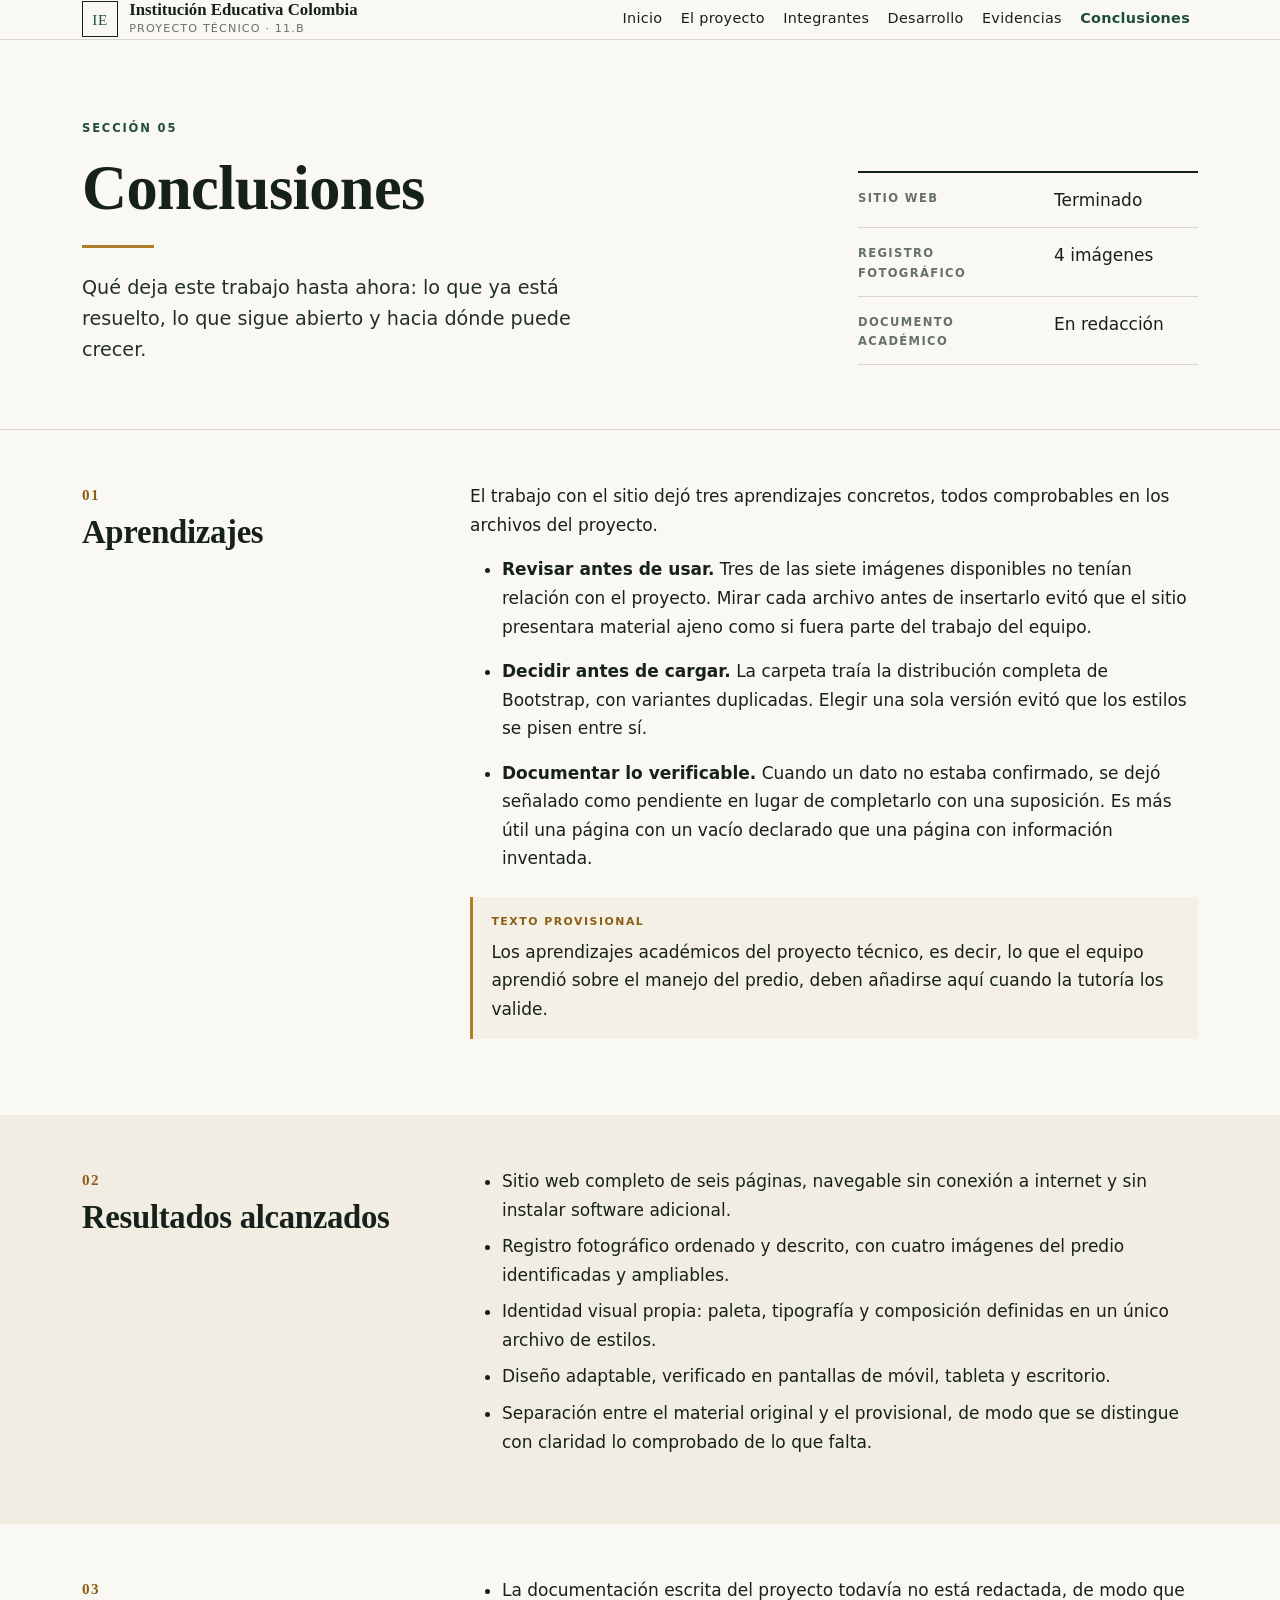
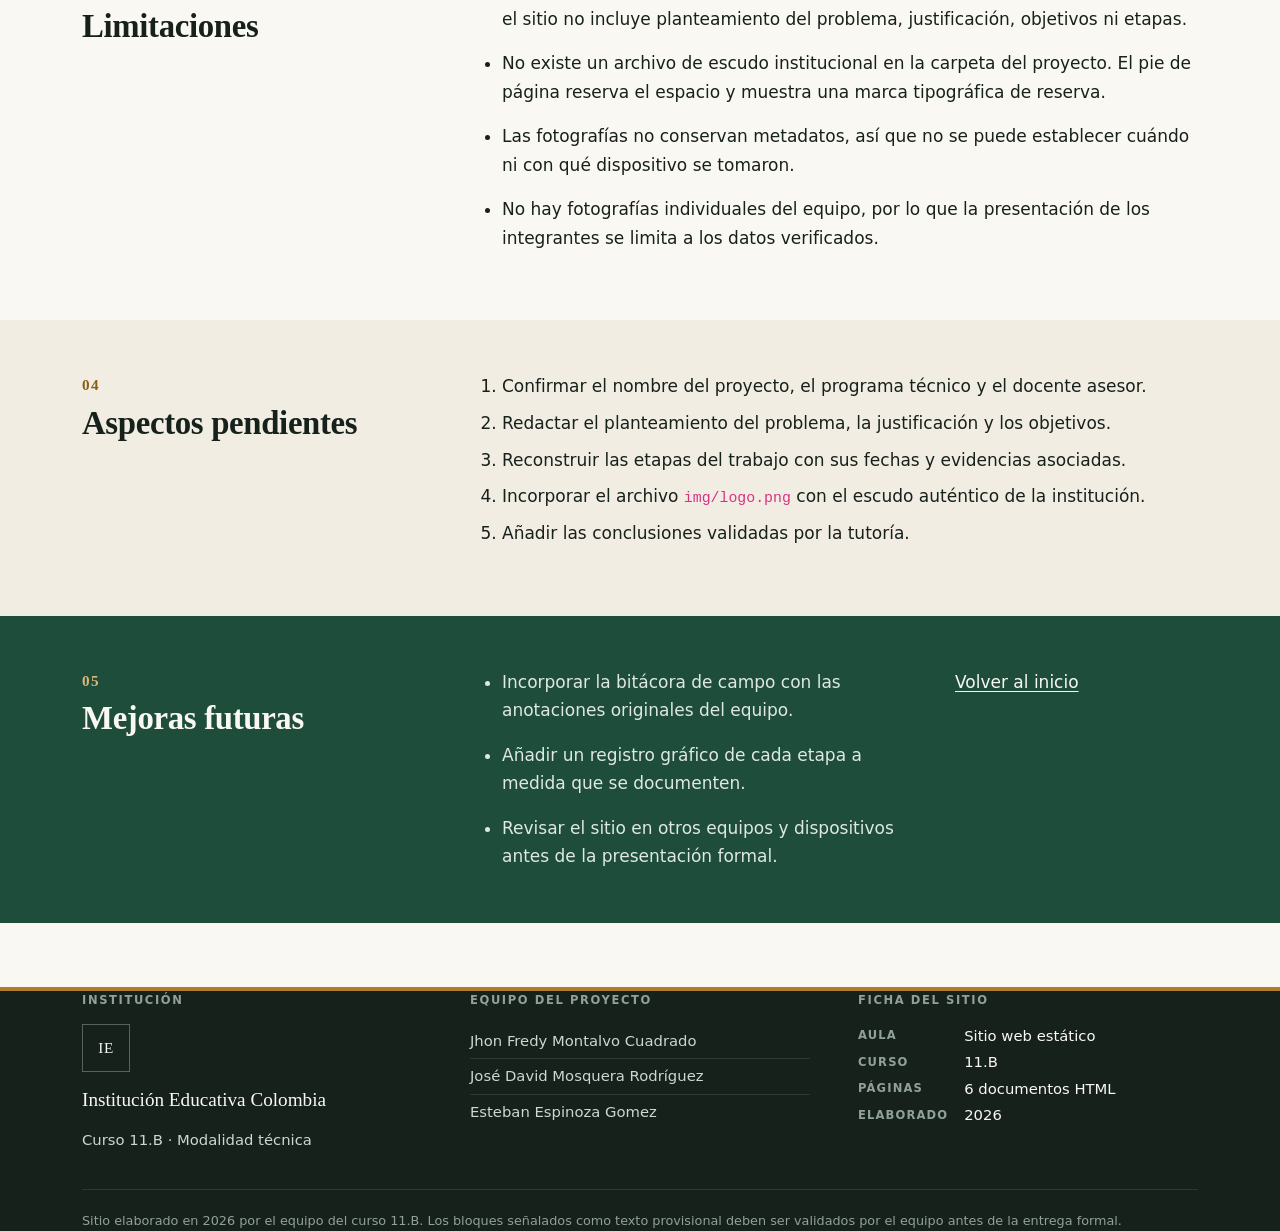
==== conclusiones.html @ cbe7c1bd "Sitio web multipágina del proyecto técnico 11.B - Seis páginas HTML independientes: index, proyecto," ====
<!DOCTYPE html>
<html lang="es">
<head>
  <meta charset="UTF-8">
  <meta name="viewport" content="width=device-width, initial-scale=1">
  <title>Conclusiones | Proyecto técnico 11.B</title>
  <meta name="description" content="Aprendizajes, resultados, limitaciones, aspectos pendientes y mejoras futuras del proyecto técnico del curso 11.B.">
  <meta name="author" content="Curso 11.B, Institución Educativa Colombia">
  <meta name="robots" content="index, follow">
  <link rel="stylesheet" href="css/bootstrap.min.css">
  <link rel="stylesheet" href="css/estilos.css">
</head>
<body>
  <a class="salto-contenido" href="#contenido">Ir al contenido principal</a>
  <header class="barra">
    <div class="container">
      <nav class="navbar navbar-expand-lg p-0" aria-label="Navegación principal del sitio">
        <a class="barra__marca" href="index.html">
          <img class="barra__escudo" src="img/logo.png" alt="" width="36" height="36" onerror="this.hidden=true;this.nextElementSibling.hidden=false">
          <span class="avatar" hidden aria-hidden="true">IE</span>
          <span class="marca-bloque">
            <span class="marca__nombre">Institución Educativa Colombia</span>
            <span class="marca__pie">Proyecto técnico &middot; 11.B</span>
          </span>
        </a>
        <button class="navbar-toggler" type="button" data-bs-toggle="collapse" data-bs-target="#menuPrincipal" aria-controls="menuPrincipal" aria-expanded="false" aria-label="Abrir o cerrar el menú de navegación">
          <span class="navbar-toggler-icon"></span>
        </button>
        <div class="collapse navbar-collapse" id="menuPrincipal">
          <ul class="navbar-nav ms-auto align-items-lg-center">
            <li class="nav-item"><a class="nav-link" href="index.html">Inicio</a></li>
            <li class="nav-item"><a class="nav-link" href="proyecto.html">El proyecto</a></li>
            <li class="nav-item"><a class="nav-link" href="integrantes.html">Integrantes</a></li>
            <li class="nav-item"><a class="nav-link" href="desarrollo.html">Desarrollo</a></li>
            <li class="nav-item"><a class="nav-link" href="evidencias.html">Evidencias</a></li>
            <li class="nav-item"><a class="nav-link active" href="conclusiones.html" aria-current="page">Conclusiones</a></li>
          </ul>
        </div>
      </nav>
    </div>
  </header>

  <main id="contenido">
    <section class="portada">
      <div class="container">
        <div class="row g-4 g-lg-5 align-items-end">
          <div class="col-12 col-lg-8">
            <p class="rotulo mb-0">Sección 05</p>
            <h1 class="titulo-portada">Conclusiones</h1>
            <hr class="regla">
            <p class="entradilla mb-0">Qué deja este trabajo hasta ahora: lo que ya está resuelto, lo que sigue abierto y hacia dónde puede crecer.</p>
          </div>
          <div class="col-12 col-lg-4">
            <dl class="ficha">
              <div><dt>Sitio web</dt><dd>Terminado</dd></div>
              <div><dt>Registro fotográfico</dt><dd>4 imágenes</dd></div>
              <div><dt>Documento académico</dt><dd>En redacción</dd></div>
            </dl>
          </div>
        </div>
      </div>
    </section>

    <section class="seccion" aria-labelledby="t-aprendizajes">
      <div class="container">
        <div class="row g-4 g-lg-5">
          <div class="col-12 col-lg-4">
            <span class="numero-seccion">01</span>
            <h2 class="titulo-seccion" id="t-aprendizajes">Aprendizajes</h2>
          </div>
          <div class="col-12 col-lg-8">
            <p class="parrafo-medida">El trabajo con el sitio dejó tres aprendizajes concretos, todos comprobables en los archivos del proyecto.</p>
            <ul class="parrafo-medida">
              <li class="mb-3"><strong>Revisar antes de usar.</strong> Tres de las siete imágenes disponibles no tenían relación con el proyecto. Mirar cada archivo antes de insertarlo evitó que el sitio presentara material ajeno como si fuera parte del trabajo del equipo.</li>
              <li class="mb-3"><strong>Decidir antes de cargar.</strong> La carpeta traía la distribución completa de Bootstrap, con variantes duplicadas. Elegir una sola versión evitó que los estilos se pisen entre sí.</li>
              <li class="mb-0"><strong>Documentar lo verificable.</strong> Cuando un dato no estaba confirmado, se dejó señalado como pendiente en lugar de completarlo con una suposición. Es más útil una página con un vacío declarado que una página con información inventada.</li>
            </ul>
            <div class="provisional">
              <span class="provisional__etiqueta">Texto provisional</span>
              <p>Los aprendizajes académicos del proyecto técnico, es decir, lo que el equipo aprendió sobre el manejo del predio, deben añadirse aquí cuando la tutoría los valide.</p>
            </div>
          </div>
        </div>
      </div>
    </section>

    <section class="seccion seccion--papel" aria-labelledby="t-resultados">
      <div class="container">
        <div class="row g-4 g-lg-5">
          <div class="col-12 col-lg-4">
            <span class="numero-seccion">02</span>
            <h2 class="titulo-seccion" id="t-resultados">Resultados alcanzados</h2>
          </div>
          <div class="col-12 col-lg-8">
            <ul class="parrafo-medida">
              <li class="mb-2">Sitio web completo de seis páginas, navegable sin conexión a internet y sin instalar software adicional.</li>
              <li class="mb-2">Registro fotográfico ordenado y descrito, con cuatro imágenes del predio identificadas y ampliables.</li>
              <li class="mb-2">Identidad visual propia: paleta, tipografía y composición definidas en un único archivo de estilos.</li>
              <li class="mb-2">Diseño adaptable, verificado en pantallas de móvil, tableta y escritorio.</li>
              <li class="mb-0">Separación entre el material original y el provisional, de modo que se distingue con claridad lo comprobado de lo que falta.</li>
            </ul>
          </div>
        </div>
      </div>
    </section>

    <section class="seccion" aria-labelledby="t-limitaciones">
      <div class="container">
        <div class="row g-4 g-lg-5">
          <div class="col-12 col-lg-4">
            <span class="numero-seccion">03</span>
            <h2 class="titulo-seccion" id="t-limitaciones">Limitaciones</h2>
          </div>
          <div class="col-12 col-lg-8">
            <ul class="parrafo-medida">
              <li class="mb-3">La documentación escrita del proyecto todavía no está redactada, de modo que el sitio no incluye planteamiento del problema, justificación, objetivos ni etapas.</li>
              <li class="mb-3">No existe un archivo de escudo institucional en la carpeta del proyecto. El pie de página reserva el espacio y muestra una marca tipográfica de reserva.</li>
              <li class="mb-3">Las fotografías no conservan metadatos, así que no se puede establecer cuándo ni con qué dispositivo se tomaron.</li>
              <li class="mb-0">No hay fotografías individuales del equipo, por lo que la presentación de los integrantes se limita a los datos verificados.</li>
            </ul>
          </div>
        </div>
      </div>
    </section>

    <section class="seccion seccion--papel" aria-labelledby="t-pendientes">
      <div class="container">
        <div class="row g-4 g-lg-5">
          <div class="col-12 col-lg-4">
            <span class="numero-seccion">04</span>
            <h2 class="titulo-seccion" id="t-pendientes">Aspectos pendientes</h2>
          </div>
          <div class="col-12 col-lg-8">
            <ol class="parrafo-medida">
              <li class="mb-2">Confirmar el nombre del proyecto, el programa técnico y el docente asesor.</li>
              <li class="mb-2">Redactar el planteamiento del problema, la justificación y los objetivos.</li>
              <li class="mb-2">Reconstruir las etapas del trabajo con sus fechas y evidencias asociadas.</li>
              <li class="mb-2">Incorporar el archivo <code>img/logo.png</code> con el escudo auténtico de la institución.</li>
              <li class="mb-0">Añadir las conclusiones validadas por la tutoría.</li>
            </ol>
          </div>
        </div>
      </div>
    </section>

    <section class="seccion seccion--verde" aria-labelledby="t-mejoras">
      <div class="container">
        <div class="row g-4 g-lg-5 align-items-start">
          <div class="col-12 col-lg-4">
            <span class="numero-seccion">05</span>
            <h2 class="titulo-seccion" id="t-mejoras">Mejoras futuras</h2>
          </div>
          <div class="col-12 col-lg-5">
            <ul class="parrafo-medida mb-0">
              <li class="mb-3">Incorporar la bitácora de campo con las anotaciones originales del equipo.</li>
              <li class="mb-3">Añadir un registro gráfico de cada etapa a medida que se documenten.</li>
              <li class="mb-0">Revisar el sitio en otros equipos y dispositivos antes de la presentación formal.</li>
            </ul>
          </div>
          <div class="col-12 col-lg-3">
            <p class="parrafo-medida mb-0"><a href="index.html">Volver al inicio</a></p>
          </div>
        </div>
      </div>
    </section>
</main>

  <footer class="pie">
    <div class="container">
      <div class="row g-4 g-lg-5">
        <div class="col-12 col-lg-4">
          <p class="pie__titulo">Institución</p>
          <p class="pie__marca">
            <img class="pie__escudo" src="img/logo.png" alt="Escudo de la Institución Educativa Colombia" width="48" height="48" onerror="this.hidden=true;this.nextElementSibling.hidden=false">
            <span class="avatar" hidden aria-hidden="true">IE</span>
          </p>
          <p class="pie__institucion">Institución Educativa Colombia</p>
          <p class="mb-0">Curso 11.B &middot; Modalidad técnica</p>
        </div>
        <div class="col-12 col-md-6 col-lg-4">
          <p class="pie__titulo">Equipo del proyecto</p>
          <ul class="pie__integrantes">
            <li>Jhon Fredy Montalvo Cuadrado</li>
            <li>José David Mosquera Rodríguez</li>
            <li>Esteban Espinoza Gomez</li>
          </ul>
        </div>
        <div class="col-12 col-md-6 col-lg-4">
          <p class="pie__titulo">Ficha del sitio</p>
          <dl class="pie__ficha">
            <dt>Aula</dt><dd>Sitio web estático</dd>
            <dt>Curso</dt><dd>11.B</dd>
            <dt>Páginas</dt><dd>6 documentos HTML</dd>
            <dt>Elaborado</dt><dd>2026</dd>
          </dl>
        </div>
      </div>
      <p class="pie__legal">Sitio elaborado en 2026 por el equipo del curso 11.B. Los bloques señalados como texto provisional deben ser validados por el equipo antes de la entrega formal.</p>
    </div>
  </footer>

  <script src="js/bootstrap.bundle.min.js"></script>
</body>
</html>
---- css/estilos.css ----
/* Identidad visual del sitio — Proyecto técnico 11.B
   Institución Educativa Colombia
   Complementa a Bootstrap 5.3.2 (solo sistema de rejilla y componentes base). */

:root {
  --papel: #faf8f3;
  --papel-2: #f1ede3;
  --tinta: #17211b;
  --tinta-2: #22302a;
  --verde: #1e4d3b;
  --verde-tenue: #e7ede8;
  --ocre: #b07d2b;
  --ocre-texto: #8a5e16;
  --gris: #66706a;
  --linea: #d9d5c9;
  --linea-fuerte: #17211b;

  --serif: "Iowan Old Style", "Palatino Linotype", "Book Antiqua", Palatino,
    "Times New Roman", Georgia, serif;
  --sans: system-ui, -apple-system, "Segoe UI", Roboto, "Helvetica Neue",
    Arial, sans-serif;

  --ancho: 1140px;
  --alto-barra: 4.25rem;
}

[hidden] {
  display: none !important;
}

html {
  scroll-behavior: smooth;
  scroll-padding-top: calc(var(--alto-barra) + 1rem);
}

body {
  background-color: var(--papel);
  color: var(--tinta);
  font-family: var(--sans);
  font-size: 1.0625rem;
  line-height: 1.68;
  overflow-x: hidden;
  -webkit-text-size-adjust: 100%;
}

::selection {
  background: var(--verde);
  color: var(--papel);
}

a {
  color: var(--verde);
  text-underline-offset: 0.18em;
}

a:hover {
  color: var(--ocre-texto);
}

:focus-visible {
  outline: 3px solid var(--ocre);
  outline-offset: 2px;
}

h1,
h2,
h3,
h4,
.h1,
.h2,
.h3,
.h4,
.h5,
.h6 {
  font-family: var(--serif);
  font-weight: 600;
  color: var(--tinta);
  letter-spacing: -0.01em;
}

p:last-child {
  margin-bottom: 0;
}

/* ---------- Encabezado y navegación ---------- */

.barra {
  position: sticky;
  top: 0;
  z-index: 1030;
  background: var(--papel);
  border-bottom: 1px solid var(--linea);
}

.barra__marca {
  display: inline-flex;
  align-items: center;
  gap: 0.7rem;
  flex: 1 1 auto;
  min-width: 0;
  text-decoration: none;
  color: var(--tinta);
}

.barra__marca:hover {
  color: var(--tinta);
}

.barra__escudo {
  flex: 0 0 auto;
  width: 2.25rem;
  height: 2.25rem;
  object-fit: contain;
}

.marca-bloque {
  display: block;
}

.marca__nombre {
  display: block;
  font-family: var(--serif);
  font-size: 1.05rem;
  font-weight: 600;
  line-height: 1.2;
}

.marca__pie {
  display: block;
  font-size: 0.7rem;
  letter-spacing: 0.1em;
  text-transform: uppercase;
  color: var(--gris);
}

.navbar-toggler {
  border-color: var(--linea);
  border-radius: 0;
}

.navbar-toggler:focus {
  box-shadow: none;
}

.navbar-nav {
  gap: 0.15rem;
}

.navbar-nav .nav-link {
  padding: 0.4rem 0.7rem;
  color: var(--tinta);
  font-size: 0.9rem;
  letter-spacing: 0.02em;
  border-bottom: 2px solid transparent;
}

.navbar-nav .nav-link:hover {
  color: var(--verde);
  border-bottom-color: var(--linea);
}

.navbar-nav .nav-link.active {
  color: var(--verde);
  font-weight: 600;
  border-bottom-color: var(--ocre);
}

@media (min-width: 992px) {
  .navbar-nav .nav-link {
    border-bottom: none;
    margin-bottom: 2px;
  }
}

@media (max-width: 991.98px) {
  .barra__marca {
    flex: 1 1 0%;
  }
}

@media (max-width: 575.98px) {
  .marca__nombre {
    font-size: 0.95rem;
  }

  .marca__pie {
    font-size: 0.66rem;
  }
}

/* ---------- Pie ---------- */

.pie {
  background: var(--tinta);
  color: #cfd6d1;
  border-top: 4px solid var(--ocre);
  margin-top: 4rem;
  font-size: 0.925rem;
}

.seccion--verde + .pie {
  margin-top: 0;
}

.pie a {
  color: var(--papel);
}

.pie a:hover {
  color: var(--ocre);
}

.pie__titulo {
  font-family: var(--sans);
  font-size: 0.72rem;
  font-weight: 700;
  letter-spacing: 0.14em;
  text-transform: uppercase;
  color: #8fa198;
  margin-bottom: 0.85rem;
}

.pie__marca {
  display: inline-flex;
  align-items: center;
  gap: 0.75rem;
}

.pie__escudo {
  width: 3rem;
  height: 3rem;
  object-fit: contain;
}

.pie .avatar {
  width: 3rem;
  height: 3rem;
  color: var(--papel);
  border-color: #55655c;
}

.pie__institucion {
  font-family: var(--serif);
  font-size: 1.2rem;
  color: var(--papel);
  line-height: 1.25;
}

.pie__integrantes {
  list-style: none;
  padding: 0;
  margin: 0;
}

.pie__integrantes li {
  padding: 0.3rem 0;
  border-bottom: 1px solid #2c3830;
}

.pie__integrantes li:last-child {
  border-bottom: 0;
}

.pie__ficha {
  display: grid;
  gap: 0.1rem 1rem;
  grid-template-columns: auto 1fr;
  margin: 0;
}

.pie__ficha dt {
  font-size: 0.72rem;
  letter-spacing: 0.1em;
  text-transform: uppercase;
  color: #8fa198;
  padding-top: 0.15rem;
}

.pie__ficha dd {
  margin: 0;
  color: var(--papel);
}

.pie__legal {
  border-top: 1px solid #2c3830;
  margin-top: 2.25rem;
  padding-top: 1.25rem;
  font-size: 0.8rem;
  color: #8fa198;
}

/* ---------- Bloques de contenido ---------- */

.portada {
  padding: 3.5rem 0 3rem;
  border-bottom: 1px solid var(--linea);
}

@media (min-width: 992px) {
  .portada {
    padding: 4.5rem 0 4rem;
  }
}

.rotulo {
  display: inline-block;
  font-size: 0.72rem;
  font-weight: 700;
  letter-spacing: 0.16em;
  text-transform: uppercase;
  color: var(--verde);
}

.rotulo--claro {
  color: var(--ocre);
}

.titulo-portada {
  font-size: clamp(2.15rem, 6.2vw, 3.9rem);
  line-height: 1.06;
  margin: 0.9rem 0 0;
}

.entradilla {
  font-size: clamp(1.05rem, 2.4vw, 1.2rem);
  line-height: 1.62;
  color: var(--tinta-2);
  max-width: 42ch;
}

.regla {
  width: 4.5rem;
  height: 3px;
  background: var(--ocre);
  border: 0;
  margin: 1.5rem 0;
  opacity: 1;
}

.regla--ancha {
  width: 100%;
  height: 1px;
  background: var(--linea);
  margin: 2rem 0;
}

.seccion {
  padding: 3.25rem 0;
}

.seccion--papel {
  background: var(--papel-2);
}

.seccion--verde {
  background: var(--verde);
  color: #dfe8e2;
}

.seccion--verde h2,
.seccion--verde h3 {
  color: var(--papel);
}

.seccion--verde a {
  color: var(--papel);
}

.numero-seccion {
  font-family: var(--serif);
  font-size: 0.95rem;
  font-weight: 600;
  letter-spacing: 0.1em;
  color: var(--ocre-texto);
  display: block;
}

.seccion--verde .numero-seccion {
  color: #d9b878;
}

.titulo-seccion {
  font-size: clamp(1.5rem, 3.6vw, 2.05rem);
  margin: 0.35rem 0 1.1rem;
}

.parrafo-medida {
  max-width: 68ch;
}

/* ---------- Ficha de datos ---------- */

.ficha {
  margin: 0;
  border-top: 2px solid var(--linea-fuerte);
}

.ficha > div {
  display: grid;
  grid-template-columns: 1fr;
  gap: 0.1rem;
  padding: 0.8rem 0;
  border-bottom: 1px solid var(--linea);
}

@media (min-width: 576px) {
  .ficha > div {
    grid-template-columns: 11rem 1fr;
    gap: 1.25rem;
  }
}

.ficha dt {
  font-size: 0.72rem;
  font-weight: 700;
  letter-spacing: 0.12em;
  text-transform: uppercase;
  color: var(--gris);
  padding-top: 0.2rem;
}

.ficha dd {
  margin: 0;
}

/* ---------- Texto provisional editable ---------- */

.provisional {
  border-left: 3px solid var(--ocre);
  background: rgba(176, 125, 43, 0.07);
  padding: 1rem 1.15rem;
  margin: 1.5rem 0;
}

.provisional__etiqueta {
  display: block;
  font-size: 0.68rem;
  font-weight: 700;
  letter-spacing: 0.14em;
  text-transform: uppercase;
  color: var(--ocre-texto);
  margin-bottom: 0.4rem;
}

.provisional p {
  margin-bottom: 0.65rem;
}

.provisional p:last-child {
  margin-bottom: 0;
}

.seccion--verde .provisional {
  background: rgba(255, 255, 255, 0.08);
}

.seccion--verde .provisional__etiqueta {
  color: #d9b878;
}

/* ---------- Figuras e imágenes ---------- */

.fotografia {
  margin: 0;
}

.fotografia img {
  display: block;
  width: 100%;
  height: auto;
  border: 1px solid var(--linea);
}

.fotografia figcaption {
  font-size: 0.85rem;
  line-height: 1.5;
  color: var(--gris);
  padding-top: 0.6rem;
  border-top: 2px solid var(--linea-fuerte);
  margin-top: -1px;
}

.fotografia--portada img {
  border: 0;
  border-left: 3px solid var(--ocre);
}

.franja img {
  display: block;
  width: 100%;
  height: 100%;
  object-fit: cover;
  aspect-ratio: 16 / 7;
}

/* ---------- Galería ---------- */

.galeria {
  display: grid;
  gap: 1.75rem 1.5rem;
  grid-template-columns: 1fr;
}

@media (min-width: 576px) {
  .galeria {
    grid-template-columns: repeat(2, minmax(0, 1fr));
  }
}

@media (min-width: 992px) {
  .galeria {
    grid-template-columns: repeat(2, minmax(0, 1fr));
  }
}

.galeria__ancha {
  grid-column: 1 / -1;
}

.galeria__pie {
  font-size: 0.82rem;
  color: var(--gris);
}

.boton-ampliar {
  font-family: var(--sans);
  font-size: 0.75rem;
  font-weight: 700;
  letter-spacing: 0.1em;
  text-transform: uppercase;
  color: var(--verde);
  background: none;
  border: 0;
  border-bottom: 1px solid var(--ocre);
  padding: 0 0 0.15rem;
  margin-top: 0.5rem;
}

.boton-ampliar:hover {
  color: var(--ocre-texto);
}

.modal-content {
  border: 0;
  border-radius: 0;
  background: var(--tinta);
  border: 1px solid #2c3830;
}

.modal-header,
.modal-footer {
  border-color: #2c3830;
}

.modal-title,
.modal-body .pie__titulo,
.modal-footer .btn-close {
  color: var(--papel);
}

.modal-body img {
  display: block;
  width: auto;
  max-width: 100%;
  max-height: 68vh;
  margin: 0 auto;
}

.modal-body p {
  color: #cfd6d1;
  font-size: 0.9rem;
}

.btn-close {
  filter: invert(1) grayscale(1) brightness(2);
}

/* ---------- Línea de tiempo ---------- */

.linea-tiempo {
  list-style: none;
  margin: 0;
  padding: 0;
  border-left: 2px solid var(--linea);
}

.linea-tiempo > li {
  position: relative;
  padding: 0 0 2rem 1.75rem;
}

.linea-tiempo > li:last-child {
  padding-bottom: 0;
}

.linea-tiempo > li::before {
  content: "";
  position: absolute;
  left: -0.5rem;
  top: 0.5rem;
  width: 0.85rem;
  height: 0.85rem;
  background: var(--ocre);
  border: 3px solid var(--papel);
  border-radius: 50%;
}

.linea-tiempo h3 {
  font-size: 1.2rem;
  margin-bottom: 0.35rem;
}

.linea-tiempo .etapa {
  display: block;
  font-size: 0.7rem;
  font-weight: 700;
  letter-spacing: 0.14em;
  text-transform: uppercase;
  color: var(--ocre-texto);
  margin-bottom: 0.2rem;
}

/* ---------- Integrantes ---------- */

.equipo {
  list-style: none;
  margin: 0;
  padding: 0;
}

.equipo > li {
  display: grid;
  gap: 0.35rem 1.5rem;
  grid-template-columns: 1fr;
  padding: 1.4rem 0;
  border-top: 1px solid var(--linea);
}

.equipo > li:last-child {
  border-bottom: 1px solid var(--linea);
}

@media (min-width: 768px) {
  .equipo > li {
    grid-template-columns: 3.5rem 1fr;
    align-items: baseline;
  }
}

.equipo__indice {
  font-family: var(--serif);
  font-size: 1.6rem;
  line-height: 1;
  color: var(--ocre);
}

.equipo__nombre {
  font-family: var(--serif);
  font-size: 1.35rem;
  margin: 0;
}

.equipo__dato {
  font-size: 0.82rem;
  letter-spacing: 0.08em;
  text-transform: uppercase;
  color: var(--gris);
}

/* ---------- Enlaces de sección ---------- */

.indice-secciones {
  list-style: none;
  margin: 0;
  padding: 0;
  border-top: 1px solid var(--linea);
}

.indice-secciones > li {
  border-bottom: 1px solid var(--linea);
}

.indice-secciones a {
  display: flex;
  align-items: baseline;
  gap: 1rem;
  padding: 0.95rem 0.25rem;
  text-decoration: none;
  color: var(--tinta);
}

.indice-secciones a:hover {
  background: var(--verde-tenue);
  color: var(--verde);
  padding-left: 0.6rem;
}

.indice-secciones .titulo {
  font-family: var(--serif);
  font-size: 1.1rem;
  flex: 1 1 auto;
}

.indice-secciones .flecha {
  font-size: 0.7rem;
  letter-spacing: 0.1em;
  text-transform: uppercase;
  color: var(--gris);
}

/* ---------- Utilidades ---------- */

.salto-contenido {
  position: absolute;
  left: -9999px;
  top: 0;
  z-index: 1080;
  background: var(--verde);
  color: var(--papel);
  padding: 0.75rem 1.15rem;
  font-size: 0.9rem;
}

.salto-contenido:focus {
  left: 0.75rem;
  top: 0.75rem;
}

.avatar {
  display: inline-flex;
  align-items: center;
  justify-content: center;
  width: 2.25rem;
  height: 2.25rem;
  border: 1px solid var(--linea-fuerte);
  color: var(--verde);
  font-family: var(--serif);
  font-size: 0.95rem;
  letter-spacing: 0.04em;
}

@media (prefers-reduced-motion: reduce) {
  html {
    scroll-behavior: auto;
  }

  *,
  *::before,
  *::after {
    animation-duration: 0.001ms !important;
    animation-iteration-count: 1 !important;
    transition-duration: 0.001ms !important;
  }
}
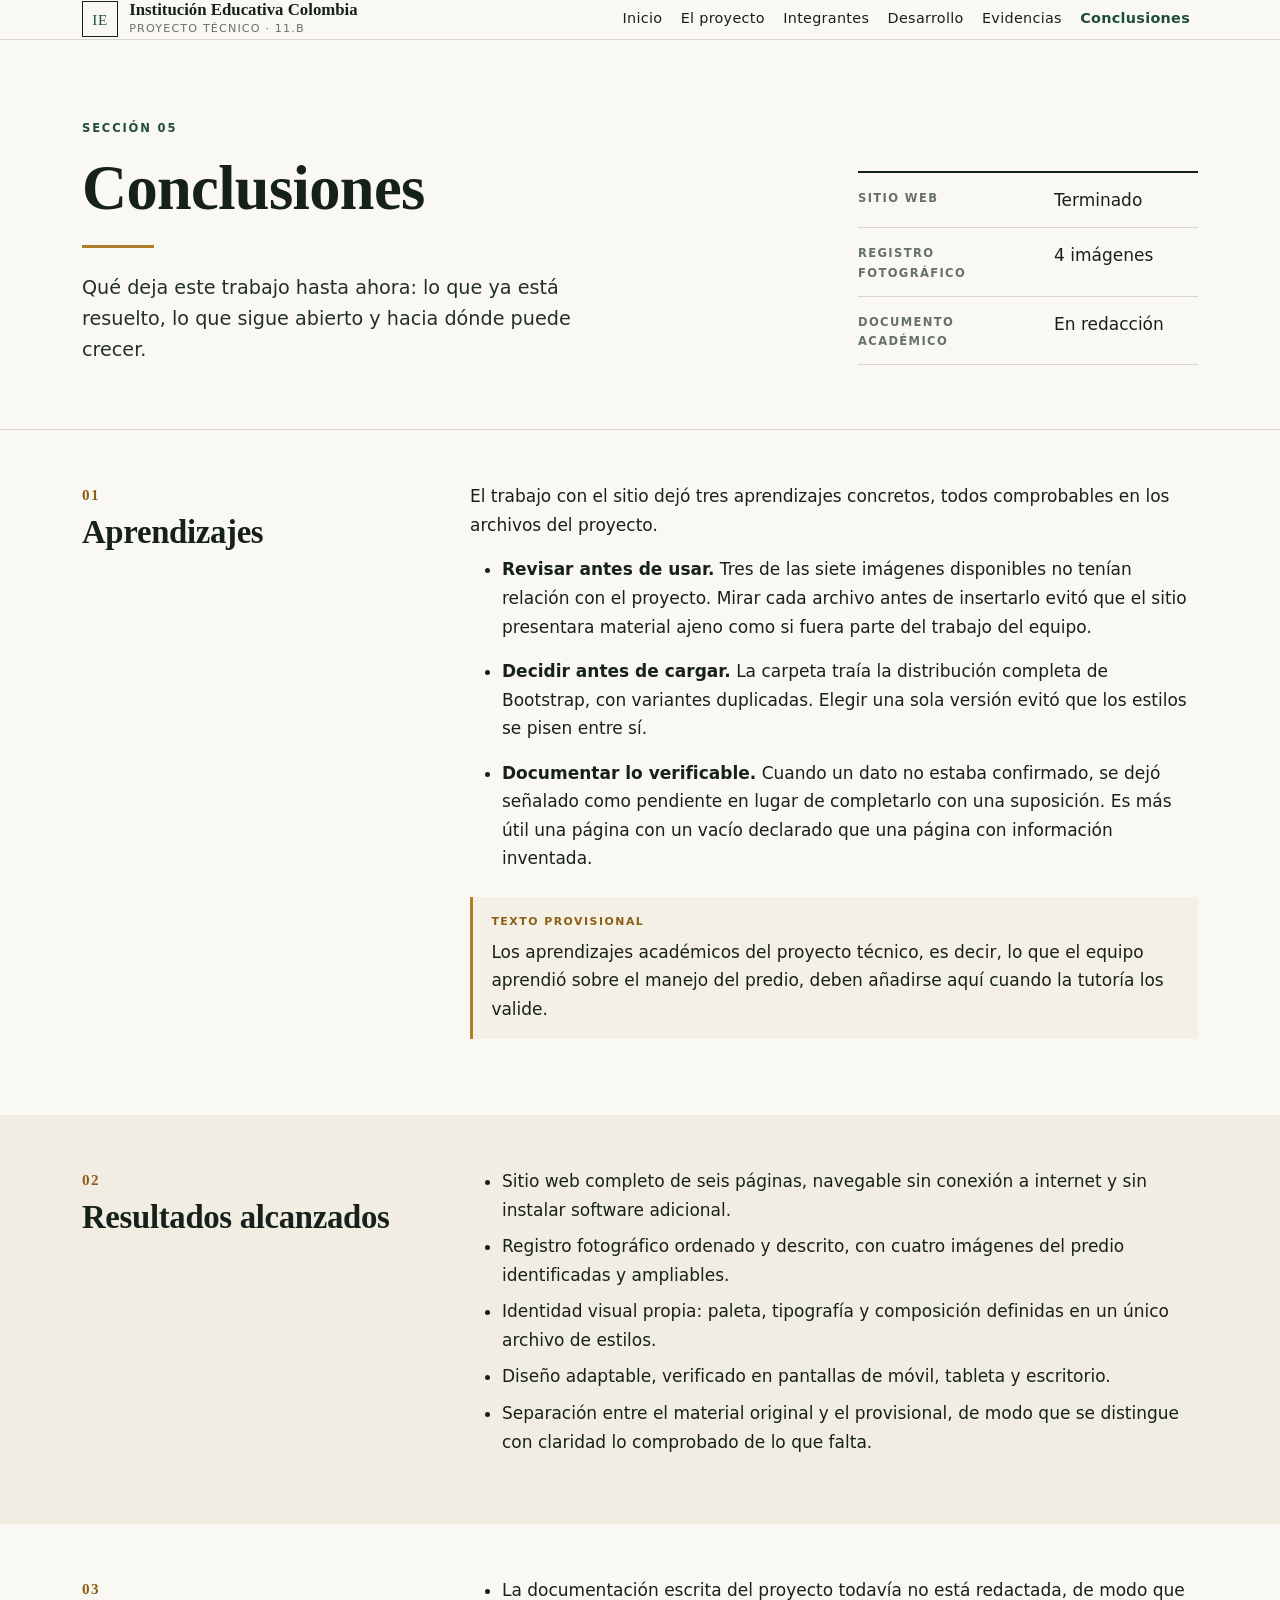
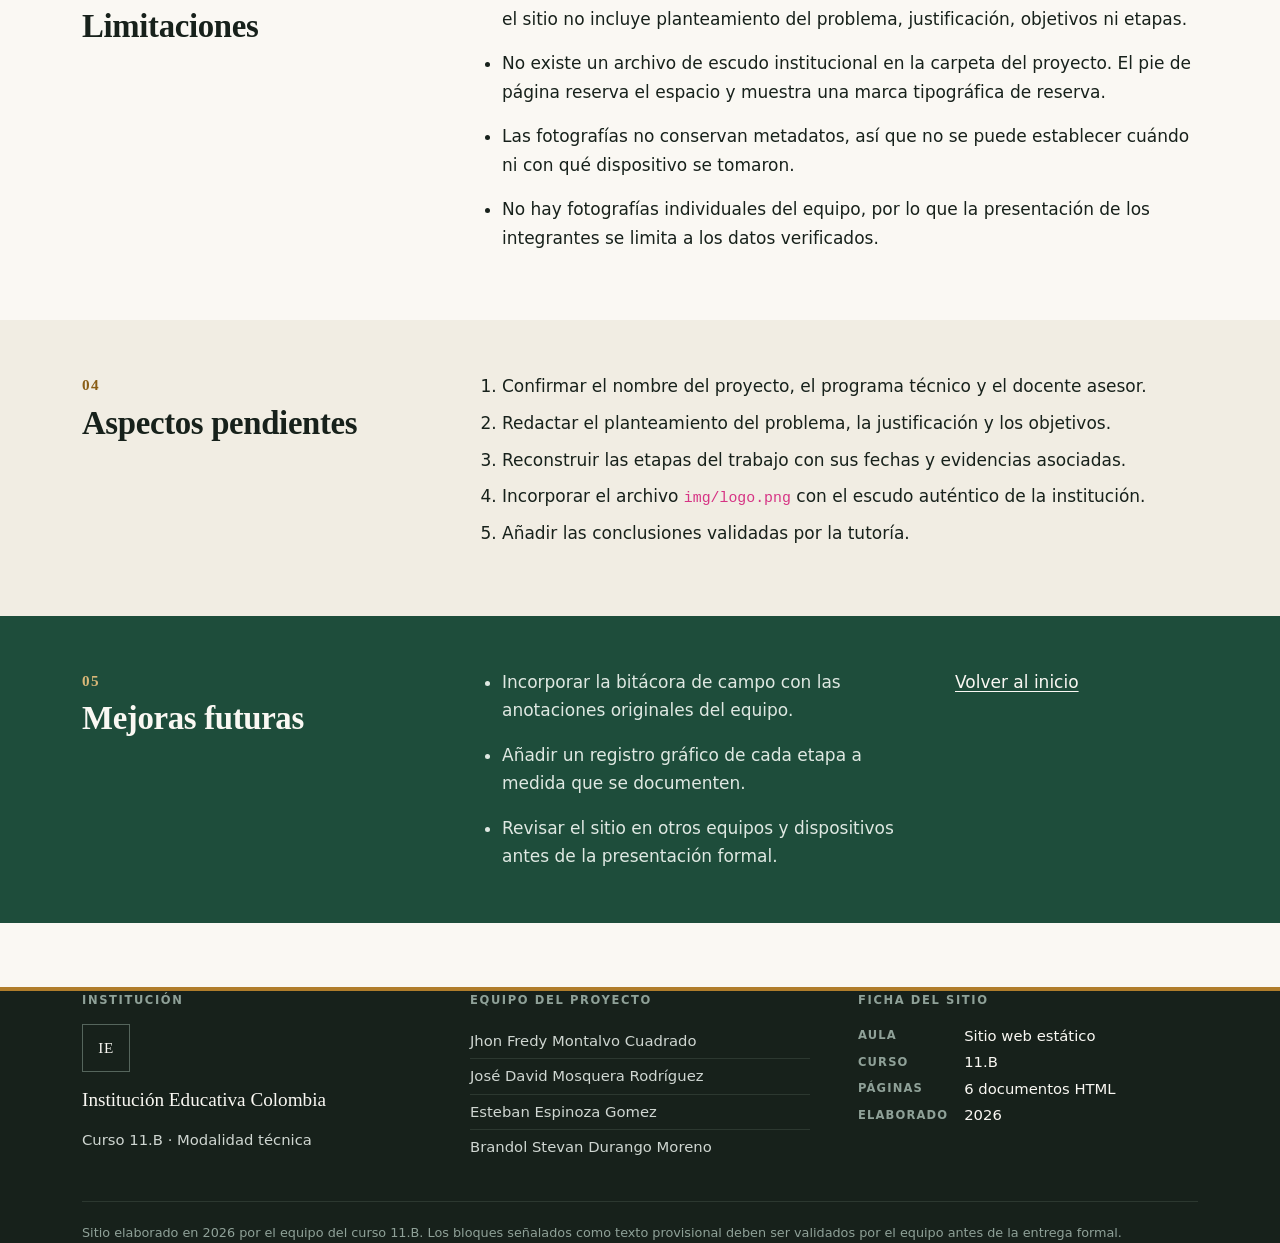
==== commit 4689d724: "Agregar a Brandol Stevan Durango Moreno al equipo del proyecto - Se incluye como cuarto integrante e" ====
--- a/conclusiones.html
+++ b/conclusiones.html
@@ -183,6 +183,7 @@
             <li>Jhon Fredy Montalvo Cuadrado</li>
             <li>José David Mosquera Rodríguez</li>
             <li>Esteban Espinoza Gomez</li>
+            <li>Brandol Stevan Durango Moreno</li>
           </ul>
         </div>
         <div class="col-12 col-md-6 col-lg-4">
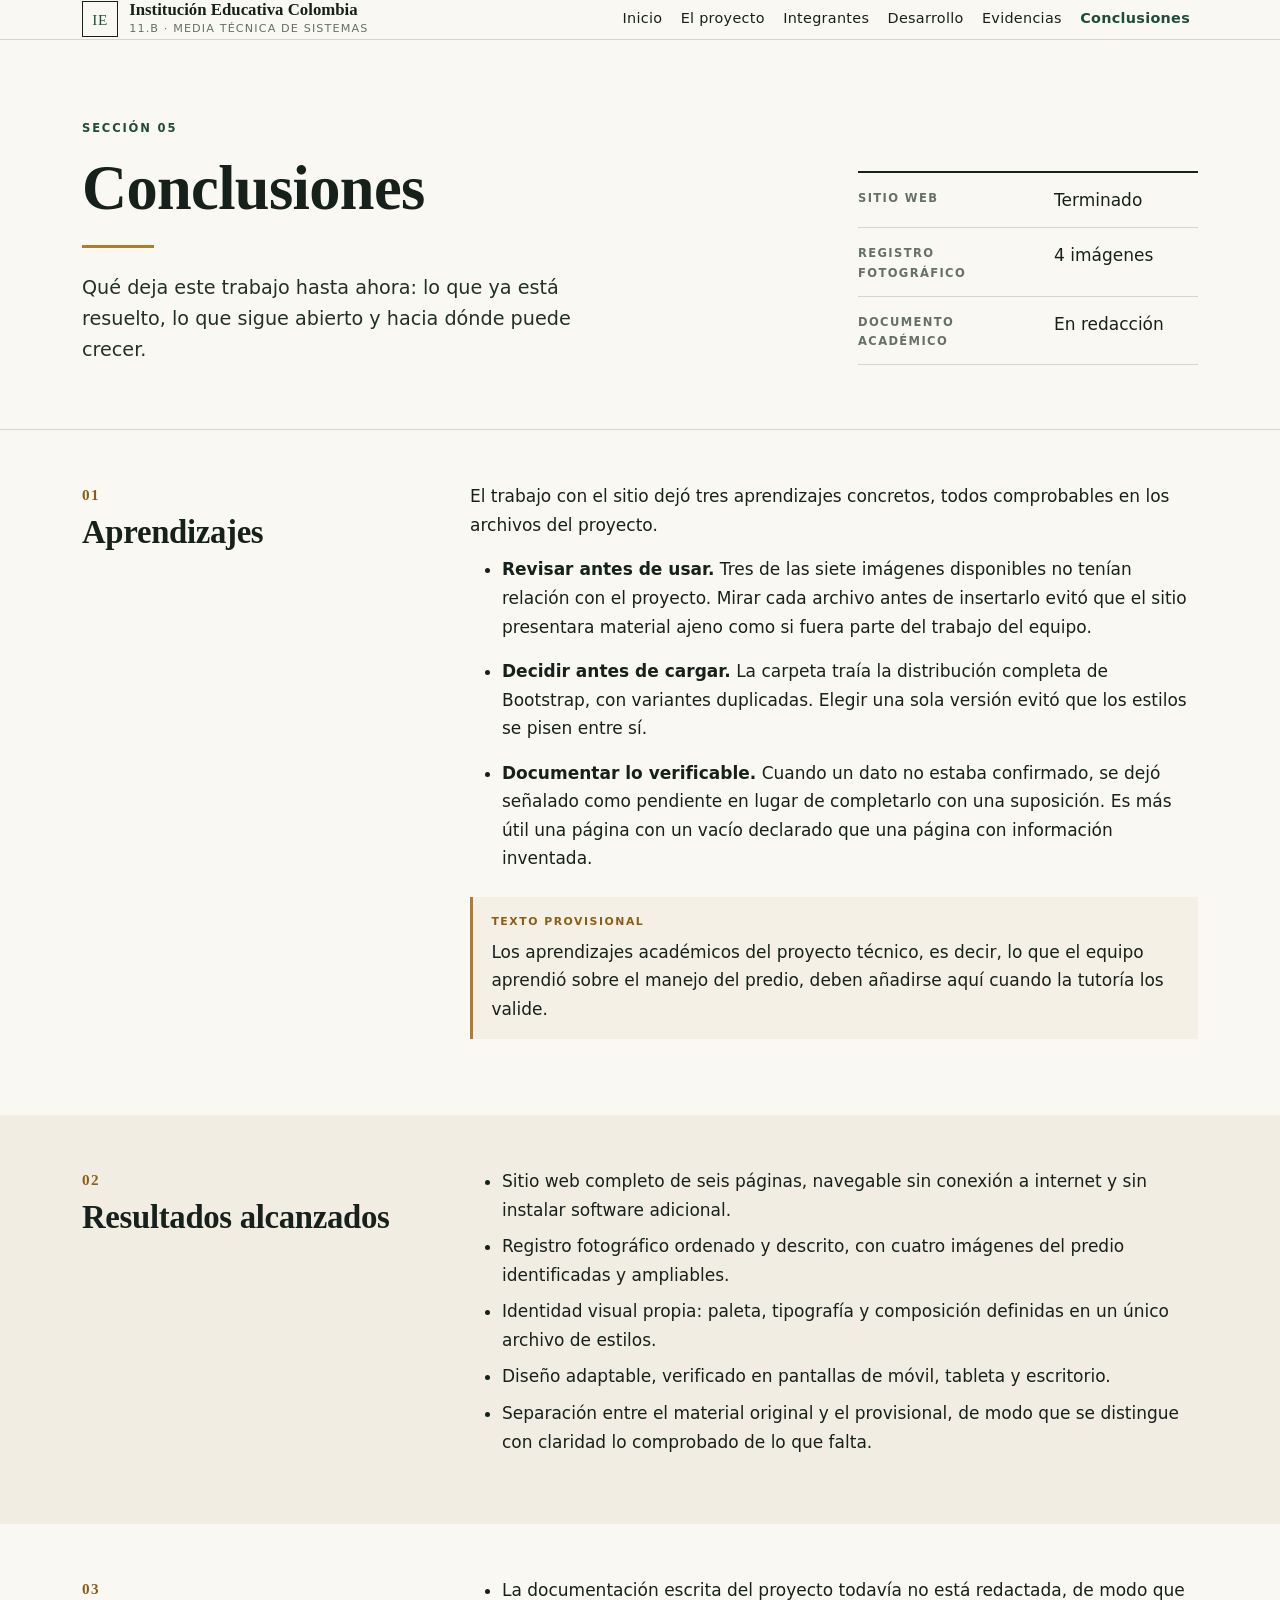
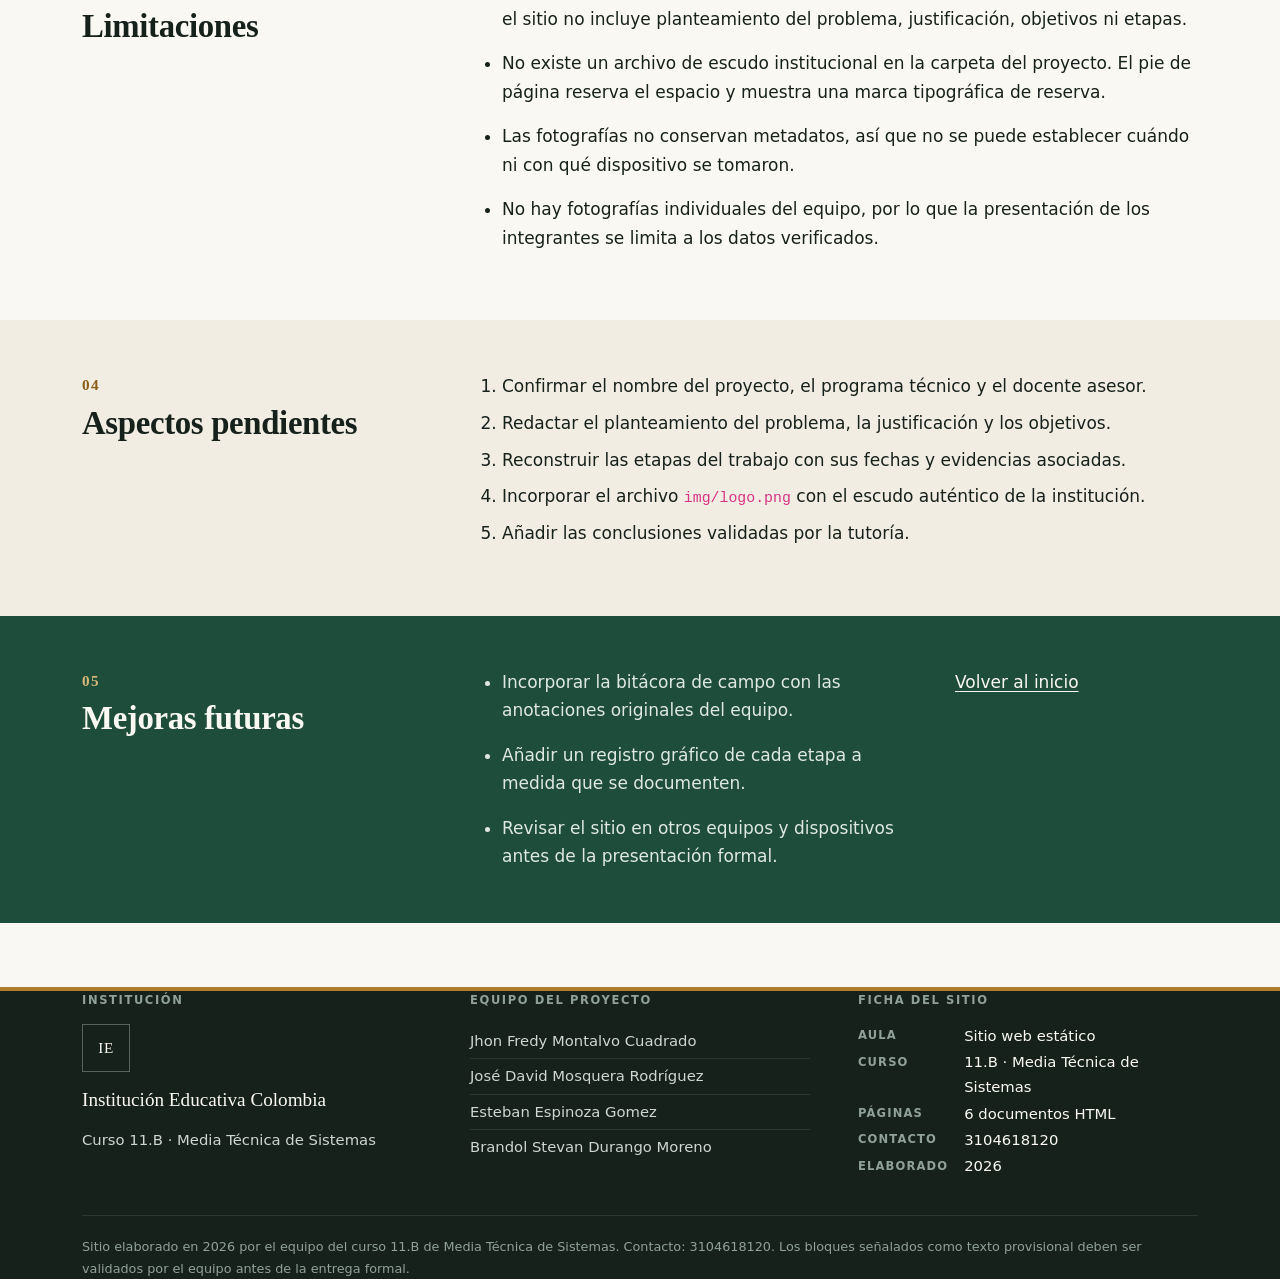
==== commit 8d4e10ba: "Actualizar datos del proyecto: medidor de temperatura 11.B Media Técnica - Curso 11.B Media Técnica " ====
--- a/conclusiones.html
+++ b/conclusiones.html
@@ -3,9 +3,9 @@
 <head>
   <meta charset="UTF-8">
   <meta name="viewport" content="width=device-width, initial-scale=1">
-  <title>Conclusiones | Proyecto técnico 11.B</title>
-  <meta name="description" content="Aprendizajes, resultados, limitaciones, aspectos pendientes y mejoras futuras del proyecto técnico del curso 11.B.">
-  <meta name="author" content="Curso 11.B, Institución Educativa Colombia">
+  <title>Conclusiones | Medidor de temperatura en Aulas de Clases</title>
+  <meta name="description" content="Aprendizajes, resultados, limitaciones, aspectos pendientes y mejoras futuras del proyecto Medidor de temperatura en Aulas de Clases, del curso 11.B de Media Técnica de Sistemas.">
+  <meta name="author" content="Curso 11.B Media Técnica de Sistemas, Institución Educativa Colombia">
   <meta name="robots" content="index, follow">
   <link rel="stylesheet" href="css/bootstrap.min.css">
   <link rel="stylesheet" href="css/estilos.css">
@@ -20,7 +20,7 @@
           <span class="avatar" hidden aria-hidden="true">IE</span>
           <span class="marca-bloque">
             <span class="marca__nombre">Institución Educativa Colombia</span>
-            <span class="marca__pie">Proyecto técnico &middot; 11.B</span>
+            <span class="marca__pie">11.B &middot; Media Técnica de Sistemas</span>
           </span>
         </a>
         <button class="navbar-toggler" type="button" data-bs-toggle="collapse" data-bs-target="#menuPrincipal" aria-controls="menuPrincipal" aria-expanded="false" aria-label="Abrir o cerrar el menú de navegación">
@@ -175,7 +175,7 @@
             <span class="avatar" hidden aria-hidden="true">IE</span>
           </p>
           <p class="pie__institucion">Institución Educativa Colombia</p>
-          <p class="mb-0">Curso 11.B &middot; Modalidad técnica</p>
+          <p class="mb-0">Curso 11.B &middot; Media Técnica de Sistemas</p>
         </div>
         <div class="col-12 col-md-6 col-lg-4">
           <p class="pie__titulo">Equipo del proyecto</p>
@@ -190,13 +190,14 @@
           <p class="pie__titulo">Ficha del sitio</p>
           <dl class="pie__ficha">
             <dt>Aula</dt><dd>Sitio web estático</dd>
-            <dt>Curso</dt><dd>11.B</dd>
+            <dt>Curso</dt><dd>11.B &middot; Media Técnica de Sistemas</dd>
             <dt>Páginas</dt><dd>6 documentos HTML</dd>
+            <dt>Contacto</dt><dd>3104618120</dd>
             <dt>Elaborado</dt><dd>2026</dd>
           </dl>
         </div>
       </div>
-      <p class="pie__legal">Sitio elaborado en 2026 por el equipo del curso 11.B. Los bloques señalados como texto provisional deben ser validados por el equipo antes de la entrega formal.</p>
+      <p class="pie__legal">Sitio elaborado en 2026 por el equipo del curso 11.B de Media Técnica de Sistemas. Contacto: 3104618120. Los bloques señalados como texto provisional deben ser validados por el equipo antes de la entrega formal.</p>
     </div>
   </footer>
 
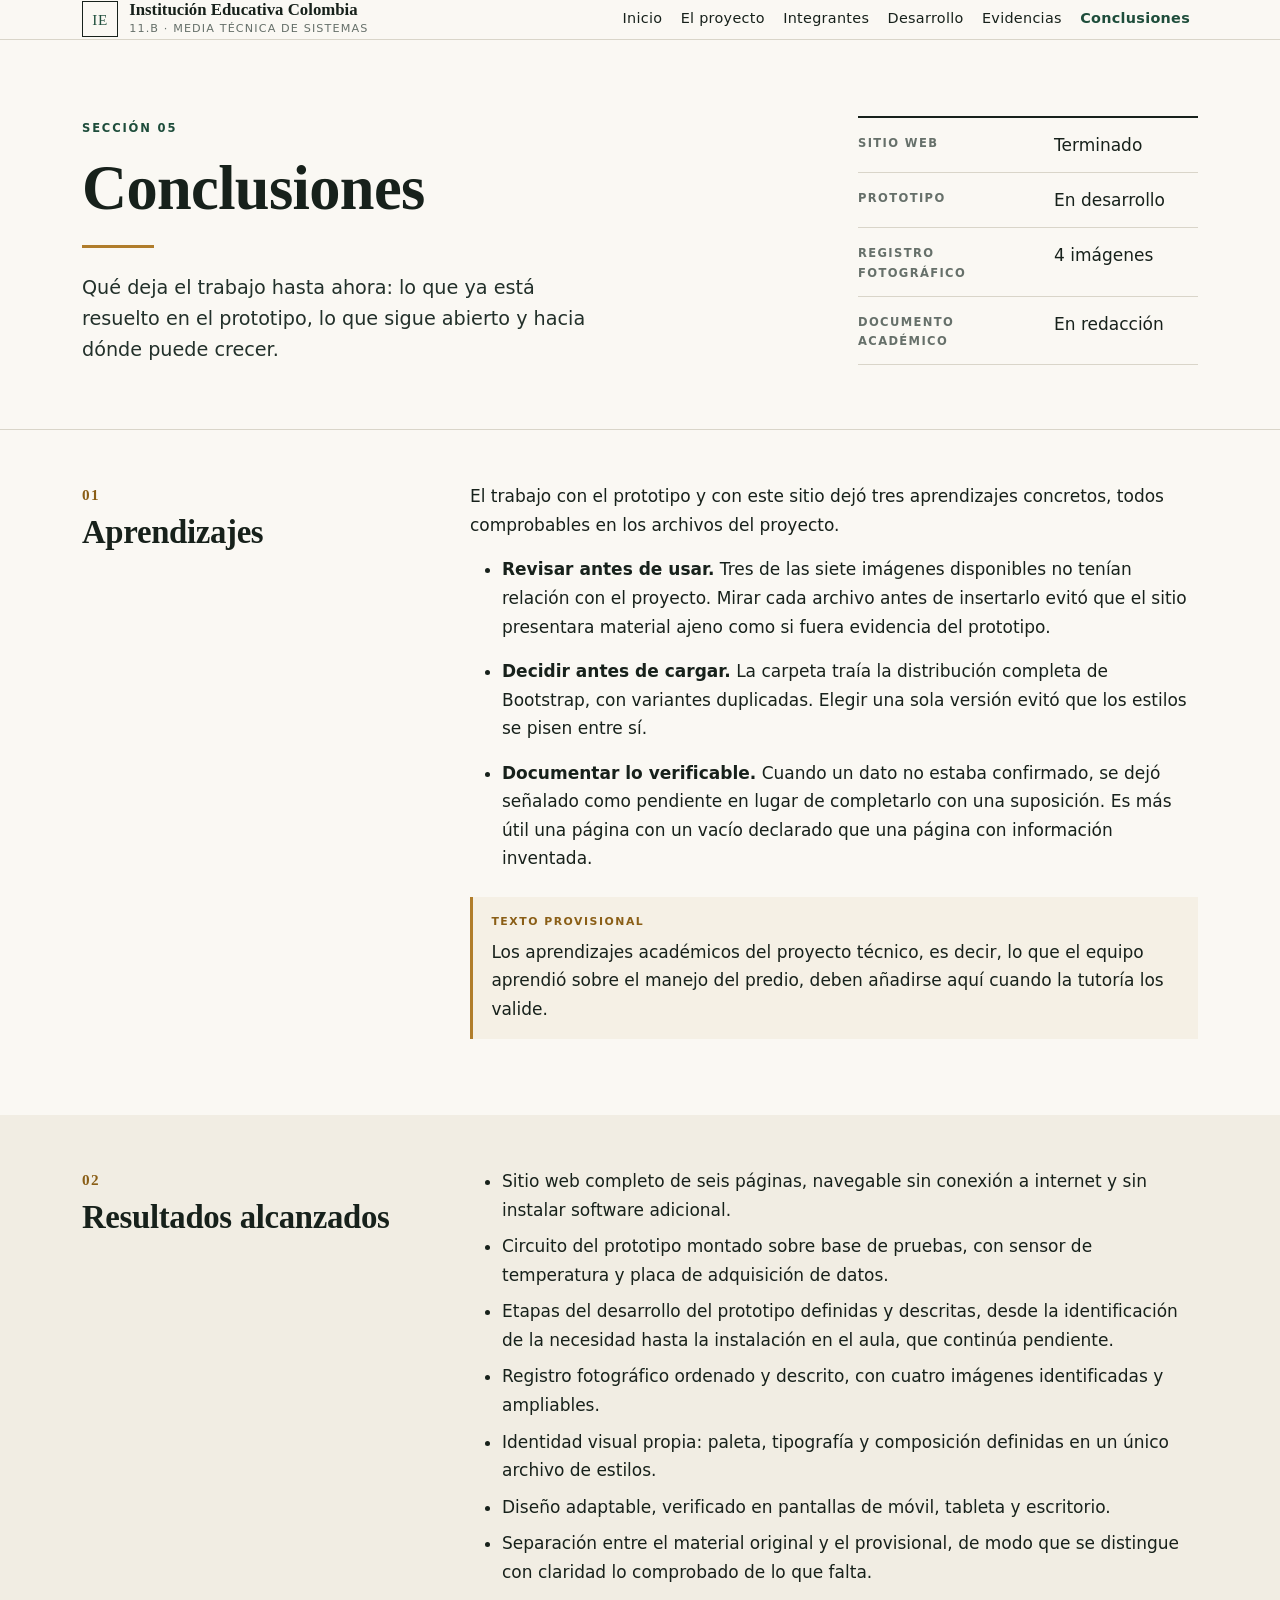
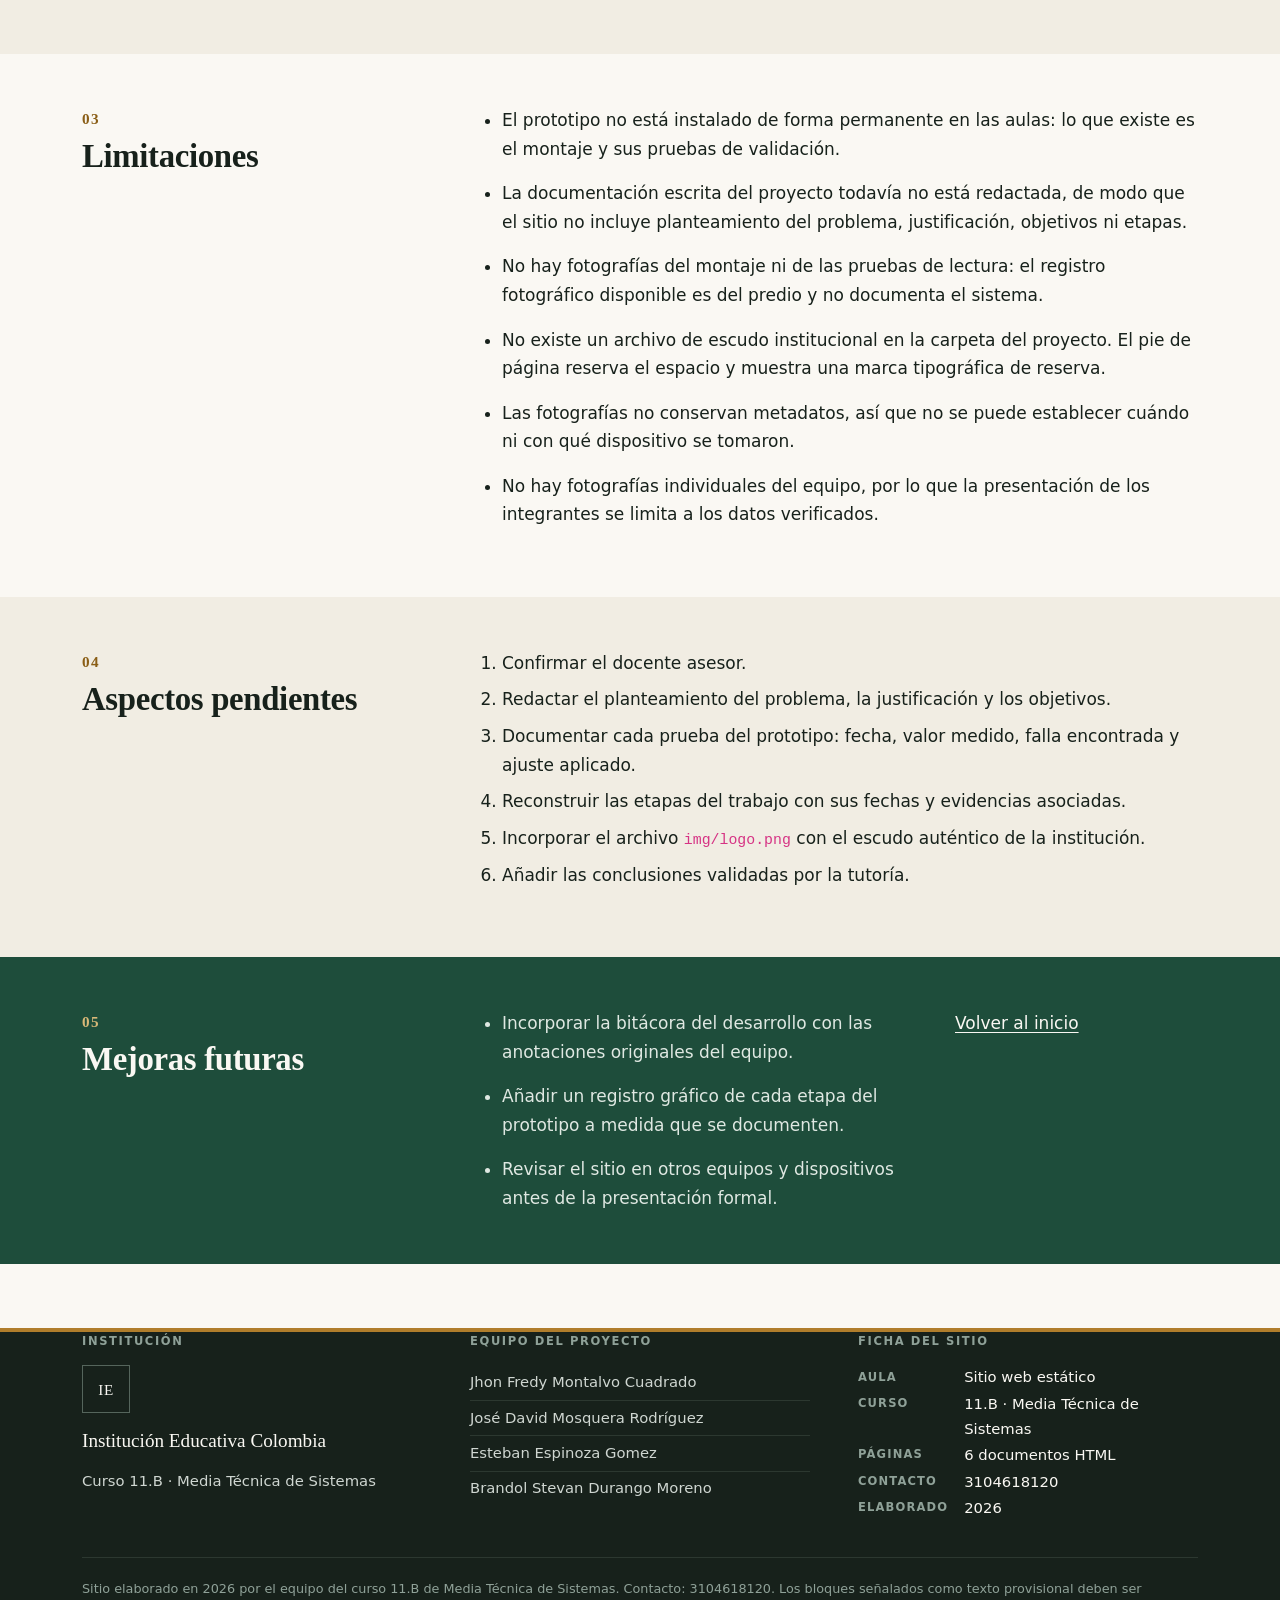
==== commit 377c3221: "Marcar el proyecto como prototipo en desarrollo - Reemplazar la seccion Contexto por "Prototipo en d" ====
--- a/conclusiones.html
+++ b/conclusiones.html
@@ -48,11 +48,12 @@
             <p class="rotulo mb-0">Sección 05</p>
             <h1 class="titulo-portada">Conclusiones</h1>
             <hr class="regla">
-            <p class="entradilla mb-0">Qué deja este trabajo hasta ahora: lo que ya está resuelto, lo que sigue abierto y hacia dónde puede crecer.</p>
+            <p class="entradilla mb-0">Qué deja el trabajo hasta ahora: lo que ya está resuelto en el prototipo, lo que sigue abierto y hacia dónde puede crecer.</p>
           </div>
           <div class="col-12 col-lg-4">
             <dl class="ficha">
               <div><dt>Sitio web</dt><dd>Terminado</dd></div>
+              <div><dt>Prototipo</dt><dd>En desarrollo</dd></div>
               <div><dt>Registro fotográfico</dt><dd>4 imágenes</dd></div>
               <div><dt>Documento académico</dt><dd>En redacción</dd></div>
             </dl>
@@ -69,9 +70,9 @@
             <h2 class="titulo-seccion" id="t-aprendizajes">Aprendizajes</h2>
           </div>
           <div class="col-12 col-lg-8">
-            <p class="parrafo-medida">El trabajo con el sitio dejó tres aprendizajes concretos, todos comprobables en los archivos del proyecto.</p>
+            <p class="parrafo-medida">El trabajo con el prototipo y con este sitio dejó tres aprendizajes concretos, todos comprobables en los archivos del proyecto.</p>
             <ul class="parrafo-medida">
-              <li class="mb-3"><strong>Revisar antes de usar.</strong> Tres de las siete imágenes disponibles no tenían relación con el proyecto. Mirar cada archivo antes de insertarlo evitó que el sitio presentara material ajeno como si fuera parte del trabajo del equipo.</li>
+              <li class="mb-3"><strong>Revisar antes de usar.</strong> Tres de las siete imágenes disponibles no tenían relación con el proyecto. Mirar cada archivo antes de insertarlo evitó que el sitio presentara material ajeno como si fuera evidencia del prototipo.</li>
               <li class="mb-3"><strong>Decidir antes de cargar.</strong> La carpeta traía la distribución completa de Bootstrap, con variantes duplicadas. Elegir una sola versión evitó que los estilos se pisen entre sí.</li>
               <li class="mb-0"><strong>Documentar lo verificable.</strong> Cuando un dato no estaba confirmado, se dejó señalado como pendiente en lugar de completarlo con una suposición. Es más útil una página con un vacío declarado que una página con información inventada.</li>
             </ul>
@@ -94,7 +95,9 @@
           <div class="col-12 col-lg-8">
             <ul class="parrafo-medida">
               <li class="mb-2">Sitio web completo de seis páginas, navegable sin conexión a internet y sin instalar software adicional.</li>
-              <li class="mb-2">Registro fotográfico ordenado y descrito, con cuatro imágenes del predio identificadas y ampliables.</li>
+              <li class="mb-2">Circuito del prototipo montado sobre base de pruebas, con sensor de temperatura y placa de adquisición de datos.</li>
+              <li class="mb-2">Etapas del desarrollo del prototipo definidas y descritas, desde la identificación de la necesidad hasta la instalación en el aula, que continúa pendiente.</li>
+              <li class="mb-2">Registro fotográfico ordenado y descrito, con cuatro imágenes identificadas y ampliables.</li>
               <li class="mb-2">Identidad visual propia: paleta, tipografía y composición definidas en un único archivo de estilos.</li>
               <li class="mb-2">Diseño adaptable, verificado en pantallas de móvil, tableta y escritorio.</li>
               <li class="mb-0">Separación entre el material original y el provisional, de modo que se distingue con claridad lo comprobado de lo que falta.</li>
@@ -113,7 +116,9 @@
           </div>
           <div class="col-12 col-lg-8">
             <ul class="parrafo-medida">
+              <li class="mb-3">El prototipo no está instalado de forma permanente en las aulas: lo que existe es el montaje y sus pruebas de validación.</li>
               <li class="mb-3">La documentación escrita del proyecto todavía no está redactada, de modo que el sitio no incluye planteamiento del problema, justificación, objetivos ni etapas.</li>
+              <li class="mb-3">No hay fotografías del montaje ni de las pruebas de lectura: el registro fotográfico disponible es del predio y no documenta el sistema.</li>
               <li class="mb-3">No existe un archivo de escudo institucional en la carpeta del proyecto. El pie de página reserva el espacio y muestra una marca tipográfica de reserva.</li>
               <li class="mb-3">Las fotografías no conservan metadatos, así que no se puede establecer cuándo ni con qué dispositivo se tomaron.</li>
               <li class="mb-0">No hay fotografías individuales del equipo, por lo que la presentación de los integrantes se limita a los datos verificados.</li>
@@ -132,8 +137,9 @@
           </div>
           <div class="col-12 col-lg-8">
             <ol class="parrafo-medida">
-              <li class="mb-2">Confirmar el nombre del proyecto, el programa técnico y el docente asesor.</li>
+              <li class="mb-2">Confirmar el docente asesor.</li>
               <li class="mb-2">Redactar el planteamiento del problema, la justificación y los objetivos.</li>
+              <li class="mb-2">Documentar cada prueba del prototipo: fecha, valor medido, falla encontrada y ajuste aplicado.</li>
               <li class="mb-2">Reconstruir las etapas del trabajo con sus fechas y evidencias asociadas.</li>
               <li class="mb-2">Incorporar el archivo <code>img/logo.png</code> con el escudo auténtico de la institución.</li>
               <li class="mb-0">Añadir las conclusiones validadas por la tutoría.</li>
@@ -152,8 +158,8 @@
           </div>
           <div class="col-12 col-lg-5">
             <ul class="parrafo-medida mb-0">
-              <li class="mb-3">Incorporar la bitácora de campo con las anotaciones originales del equipo.</li>
-              <li class="mb-3">Añadir un registro gráfico de cada etapa a medida que se documenten.</li>
+              <li class="mb-3">Incorporar la bitácora del desarrollo con las anotaciones originales del equipo.</li>
+              <li class="mb-3">Añadir un registro gráfico de cada etapa del prototipo a medida que se documenten.</li>
               <li class="mb-0">Revisar el sitio en otros equipos y dispositivos antes de la presentación formal.</li>
             </ul>
           </div>
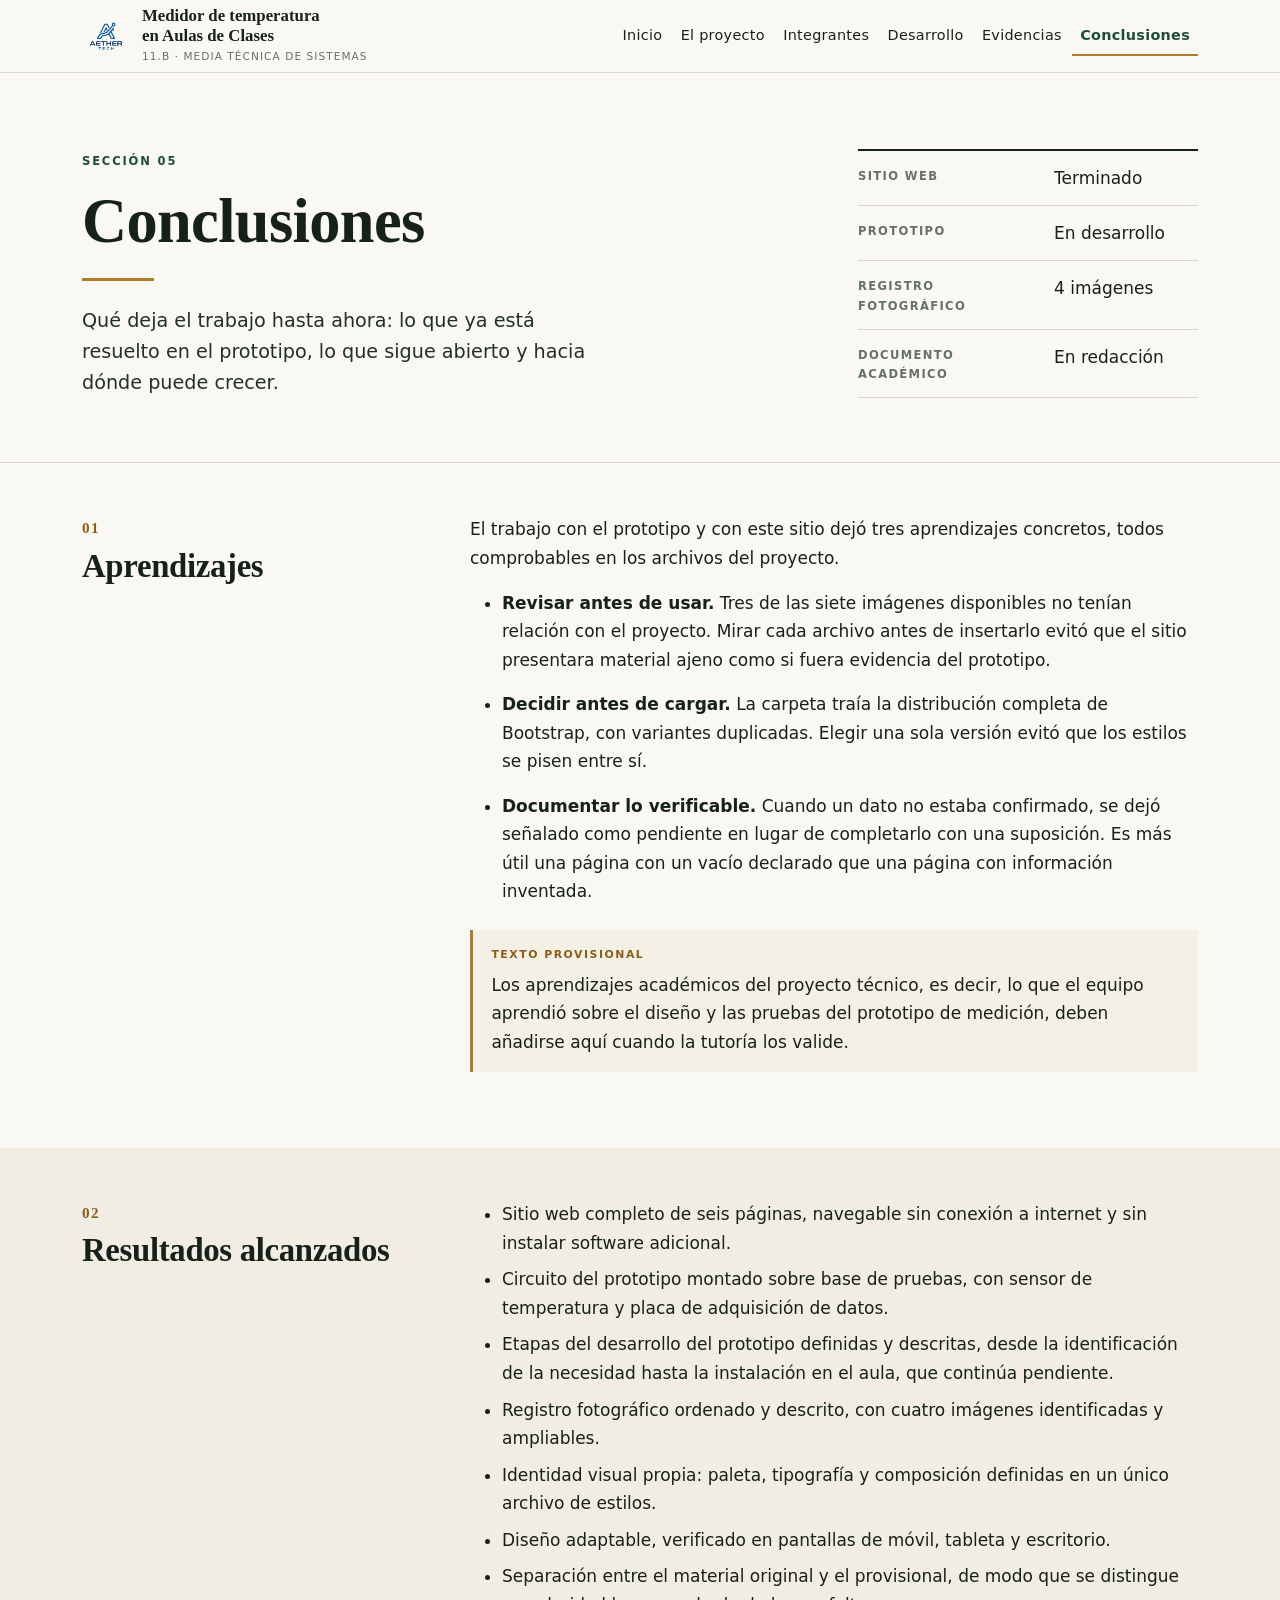
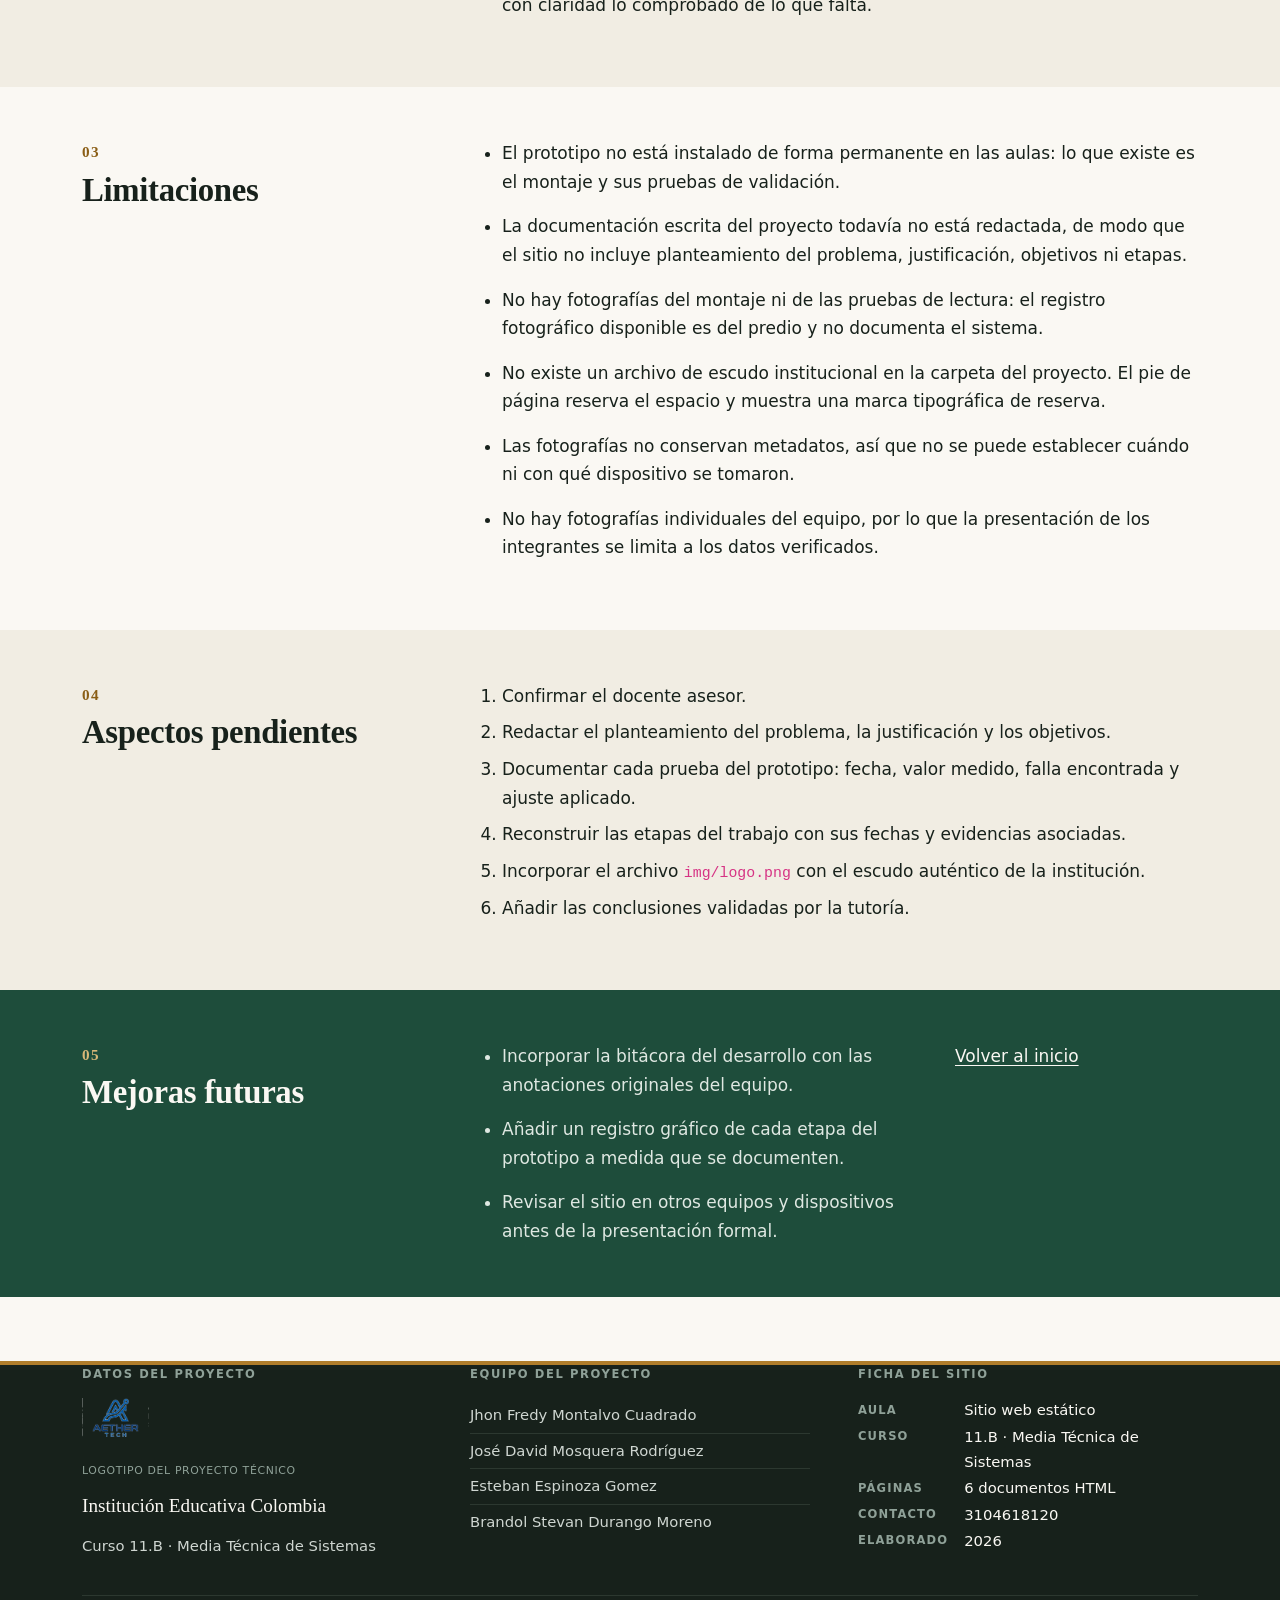
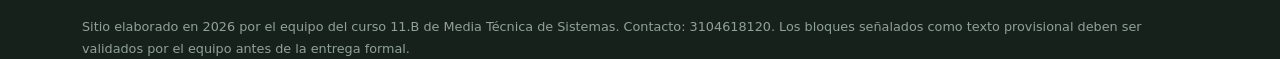
==== commit 6ce0498e: "Renovar el encabezado, el menú principal y la portada de inicio" ====
--- a/conclusiones.html
+++ b/conclusiones.html
@@ -7,6 +7,7 @@
   <meta name="description" content="Aprendizajes, resultados, limitaciones, aspectos pendientes y mejoras futuras del proyecto Medidor de temperatura en Aulas de Clases, del curso 11.B de Media Técnica de Sistemas.">
   <meta name="author" content="Curso 11.B Media Técnica de Sistemas, Institución Educativa Colombia">
   <meta name="robots" content="index, follow">
+  <link rel="icon" type="image/png" href="img/logo.png">
   <link rel="stylesheet" href="css/bootstrap.min.css">
   <link rel="stylesheet" href="css/estilos.css">
 </head>
@@ -16,10 +17,10 @@
     <div class="container">
       <nav class="navbar navbar-expand-lg p-0" aria-label="Navegación principal del sitio">
         <a class="barra__marca" href="index.html">
-          <img class="barra__escudo" src="img/logo.png" alt="" width="36" height="36" onerror="this.hidden=true;this.nextElementSibling.hidden=false">
+          <img class="barra__escudo" src="img/logo.png" alt="" width="48" height="28" onerror="this.hidden=true;this.nextElementSibling.hidden=false">
           <span class="avatar" hidden aria-hidden="true">IE</span>
           <span class="marca-bloque">
-            <span class="marca__nombre">Institución Educativa Colombia</span>
+            <span class="marca__nombre">Medidor de temperatura<br>en Aulas de Clases</span>
             <span class="marca__pie">11.B &middot; Media Técnica de Sistemas</span>
           </span>
         </a>
@@ -78,7 +79,7 @@
             </ul>
             <div class="provisional">
               <span class="provisional__etiqueta">Texto provisional</span>
-              <p>Los aprendizajes académicos del proyecto técnico, es decir, lo que el equipo aprendió sobre el manejo del predio, deben añadirse aquí cuando la tutoría los valide.</p>
+              <p>Los aprendizajes académicos del proyecto técnico, es decir, lo que el equipo aprendió sobre el diseño y las pruebas del prototipo de medición, deben añadirse aquí cuando la tutoría los valide.</p>
             </div>
           </div>
         </div>
@@ -175,11 +176,12 @@
     <div class="container">
       <div class="row g-4 g-lg-5">
         <div class="col-12 col-lg-4">
-          <p class="pie__titulo">Institución</p>
+          <p class="pie__titulo">Datos del proyecto</p>
           <p class="pie__marca">
-            <img class="pie__escudo" src="img/logo.png" alt="Escudo de la Institución Educativa Colombia" width="48" height="48" onerror="this.hidden=true;this.nextElementSibling.hidden=false">
+            <img class="pie__escudo" src="img/logo.png" alt="Logotipo del proyecto técnico del curso 11.B" width="84" height="48" onerror="this.hidden=true;this.nextElementSibling.hidden=false">
             <span class="avatar" hidden aria-hidden="true">IE</span>
           </p>
+          <p class="pie__marca-nota">Logotipo del proyecto técnico</p>
           <p class="pie__institucion">Institución Educativa Colombia</p>
           <p class="mb-0">Curso 11.B &middot; Media Técnica de Sistemas</p>
         </div>
--- a/css/estilos.css
+++ b/css/estilos.css
@@ -21,7 +21,7 @@
     Arial, sans-serif;
 
   --ancho: 1140px;
-  --alto-barra: 4.25rem;
+  --alto-barra: 4.75rem;
 }
 
 [hidden] {
@@ -95,9 +95,10 @@
 .barra__marca {
   display: inline-flex;
   align-items: center;
-  gap: 0.7rem;
-  flex: 1 1 auto;
+  gap: 0.75rem;
+  flex: 0 1 auto;
   min-width: 0;
+  padding: 0.4rem 0;
   text-decoration: none;
   color: var(--tinta);
 }
@@ -108,29 +109,31 @@
 
 .barra__escudo {
   flex: 0 0 auto;
-  width: 2.25rem;
-  height: 2.25rem;
+  width: 3rem;
+  height: 1.72rem;
   object-fit: contain;
 }
 
 .marca-bloque {
   display: block;
+  min-width: 0;
 }
 
 .marca__nombre {
   display: block;
   font-family: var(--serif);
-  font-size: 1.05rem;
+  font-size: clamp(0.92rem, 1.7vw, 1.05rem);
   font-weight: 600;
-  line-height: 1.2;
+  line-height: 1.18;
 }
 
 .marca__pie {
   display: block;
-  font-size: 0.7rem;
+  font-size: 0.66rem;
   letter-spacing: 0.1em;
   text-transform: uppercase;
   color: var(--gris);
+  margin-top: 0.12rem;
 }
 
 .navbar-toggler {
@@ -147,16 +150,18 @@
 }
 
 .navbar-nav .nav-link {
-  padding: 0.4rem 0.7rem;
+  padding: 0.45rem 0.7rem;
   color: var(--tinta);
   font-size: 0.9rem;
   letter-spacing: 0.02em;
   border-bottom: 2px solid transparent;
+  transition: color 0.15s ease, border-color 0.15s ease,
+    background-color 0.15s ease;
 }
 
 .navbar-nav .nav-link:hover {
   color: var(--verde);
-  border-bottom-color: var(--linea);
+  background: var(--verde-tenue);
 }
 
 .navbar-nav .nav-link.active {
@@ -165,16 +170,28 @@
   border-bottom-color: var(--ocre);
 }
 
-@media (min-width: 992px) {
+/* Menú colapsado: móvil y tableta */
+@media (max-width: 991.98px) {
+  .navbar-collapse {
+    border-top: 1px solid var(--linea);
+    margin-top: 0.6rem;
+    padding-top: 0.3rem;
+  }
+
   .navbar-nav .nav-link {
-    border-bottom: none;
-    margin-bottom: 2px;
-  }
-}
-
-@media (max-width: 991.98px) {
-  .barra__marca {
-    flex: 1 1 0%;
+    padding: 0.7rem 0.25rem;
+    border-bottom: 0;
+    border-left: 3px solid transparent;
+  }
+
+  .navbar-nav .nav-link:hover {
+    background: var(--verde-tenue);
+    border-left-color: var(--linea);
+  }
+
+  .navbar-nav .nav-link.active {
+    background: var(--verde-tenue);
+    border-left-color: var(--ocre);
   }
 }
 
@@ -184,7 +201,7 @@
   }
 
   .marca__pie {
-    font-size: 0.66rem;
+    font-size: 0.62rem;
   }
 }
 
@@ -227,9 +244,17 @@
 }
 
 .pie__escudo {
-  width: 3rem;
-  height: 3rem;
+  width: 4.2rem;
+  height: 2.4rem;
   object-fit: contain;
+}
+
+.pie__marca-nota {
+  font-size: 0.68rem;
+  letter-spacing: 0.06em;
+  text-transform: uppercase;
+  color: #8fa198;
+  margin: 0.55rem 0 0.9rem;
 }
 
 .pie .avatar {
